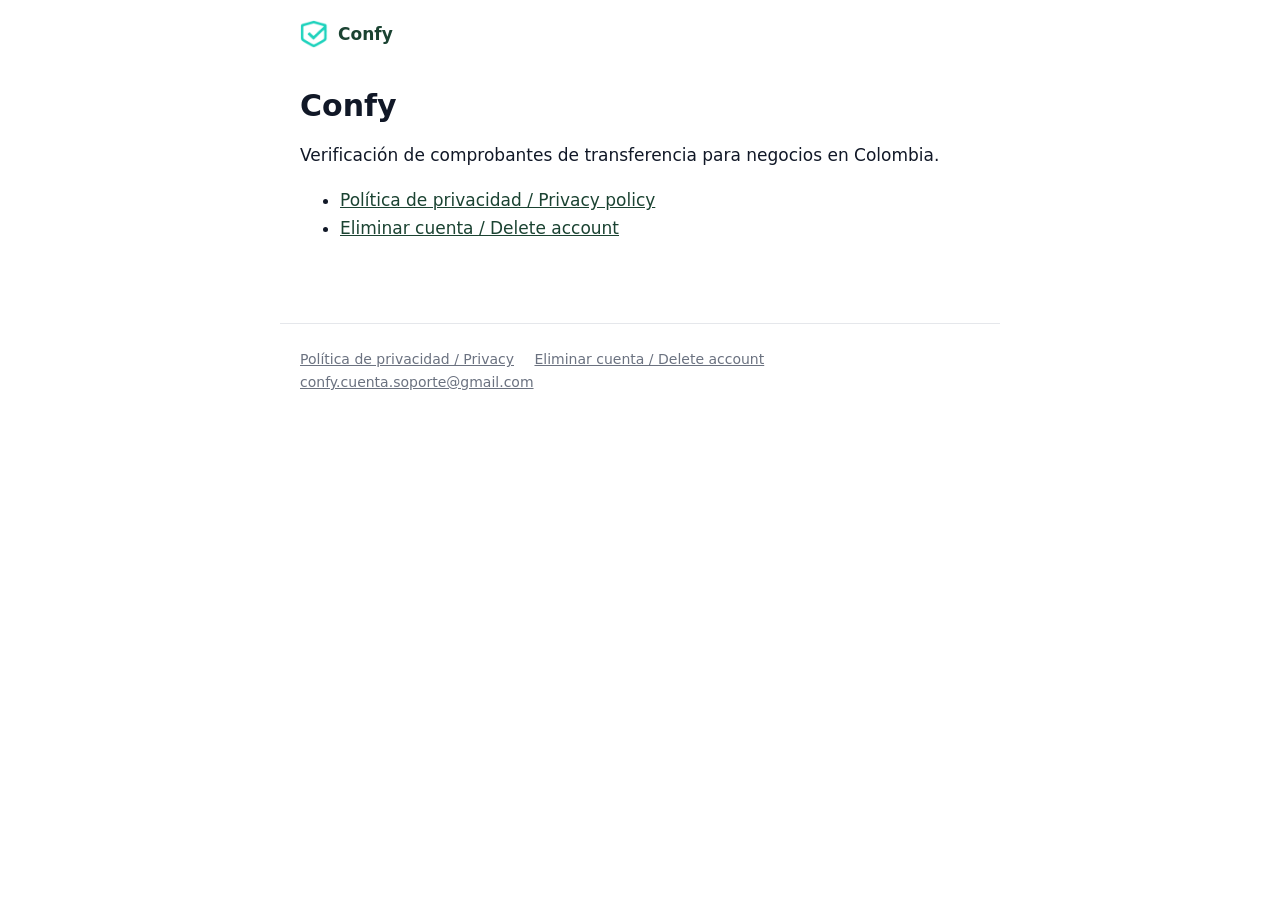
==== index.html @ 29929f86 "Páginas legales de Confy para appconfy.com (política, eliminar cuenta, correo confirmado) Co-Authore" ====
<!doctype html>
<html lang="es">
<head>
<meta charset="utf-8">
<meta name="viewport" content="width=device-width, initial-scale=1">
<title>Confy</title>
<link rel="icon" href="shield-64.png">
<style>
:root{--text:#111827;--muted:#6B7280;--line:#E5E7EB;--accent:#1B4332}
*{box-sizing:border-box}
body{margin:0;background:#fff;color:var(--text);font:17px/1.65 system-ui,-apple-system,"Segoe UI",Roboto,sans-serif}
main{max-width:720px;margin:0 auto;padding:40px 20px 64px}
header{max-width:720px;margin:0 auto;padding:20px 20px 0;display:flex;align-items:center;gap:10px}
header a{display:flex;align-items:center;gap:10px;color:var(--accent);font-weight:700;text-decoration:none}
header img{width:28px;height:28px}
h1{font-size:30px;line-height:1.2;margin:0 0 6px}
h2{font-size:20px;margin:32px 0 6px}
a{color:var(--accent)}
.meta{color:var(--muted);margin:0 0 24px}
.lang{color:var(--muted);font-size:15px}
hr{border:0;border-top:1px solid var(--line);margin:48px 0}
footer{max-width:720px;margin:0 auto;padding:24px 20px 40px;border-top:1px solid var(--line);color:var(--muted);font-size:14px}
footer a{color:var(--muted);margin-right:16px}
</style>
</head>
<body>
<header><a href=""><img src="shield-64.png" alt="">Confy</a></header>
<main>
<h1>Confy</h1>
<p>Verificación de comprobantes de transferencia para negocios en Colombia.</p>
<ul>
<li><a href="privacidad/">Política de privacidad / Privacy policy</a></li>
<li><a href="eliminar-cuenta/">Eliminar cuenta / Delete account</a></li>
</ul>
</main>
<footer>
<a href="privacidad/">Política de privacidad / Privacy</a>
<a href="eliminar-cuenta/">Eliminar cuenta / Delete account</a>
<a href="mailto:confy.cuenta.soporte@gmail.com">confy.cuenta.soporte@gmail.com</a>
</footer>
</body>
</html>
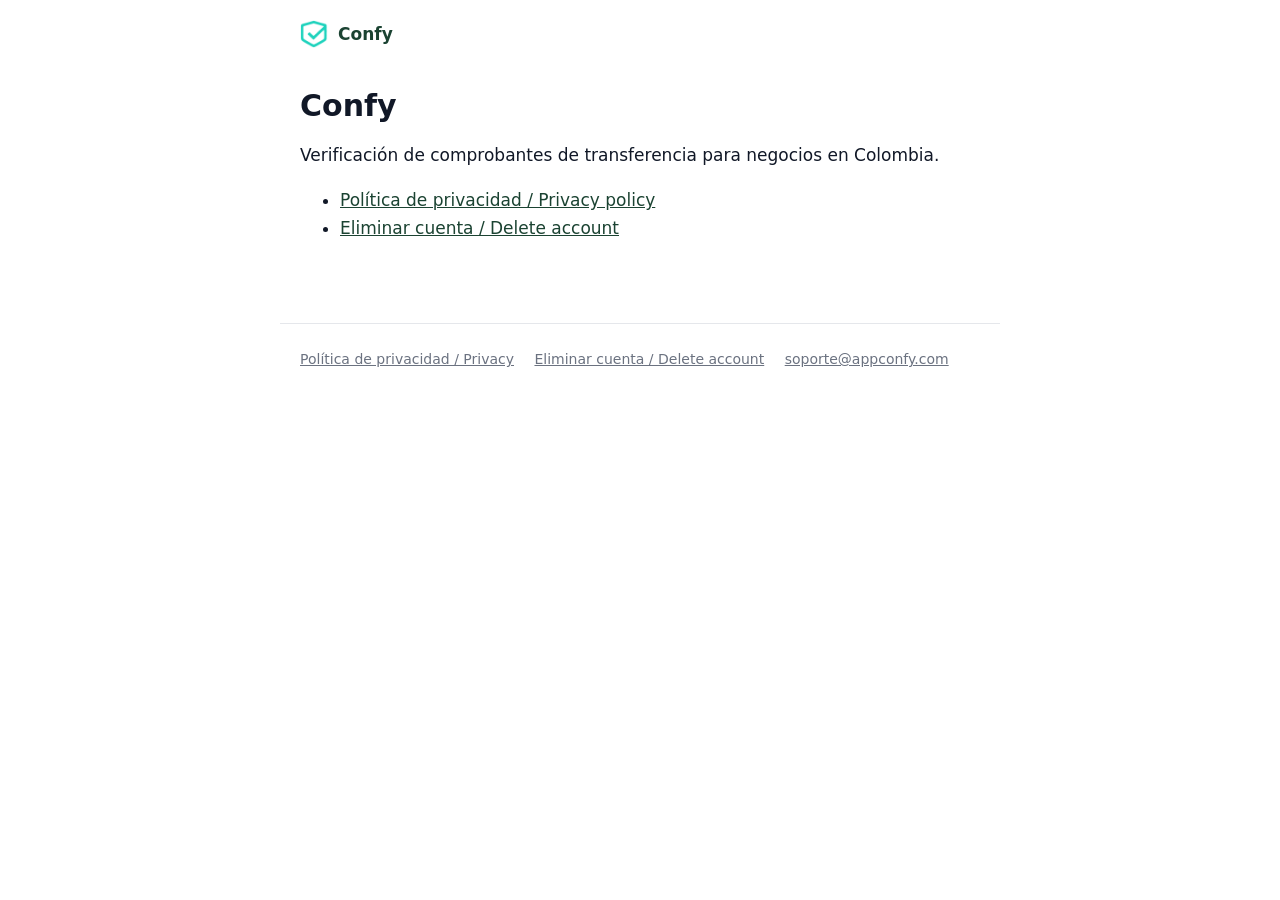
==== commit 5a6eaa20: "contacto: soporte@appconfy.com en las páginas legales (política y eliminar cuenta, ES y EN) Co-Autho" ====
--- a/index.html
+++ b/index.html
@@ -36,7 +36,7 @@
 <footer>
 <a href="privacidad/">Política de privacidad / Privacy</a>
 <a href="eliminar-cuenta/">Eliminar cuenta / Delete account</a>
-<a href="mailto:confy.cuenta.soporte@gmail.com">confy.cuenta.soporte@gmail.com</a>
+<a href="mailto:soporte@appconfy.com">soporte@appconfy.com</a>
 </footer>
 </body>
 </html>
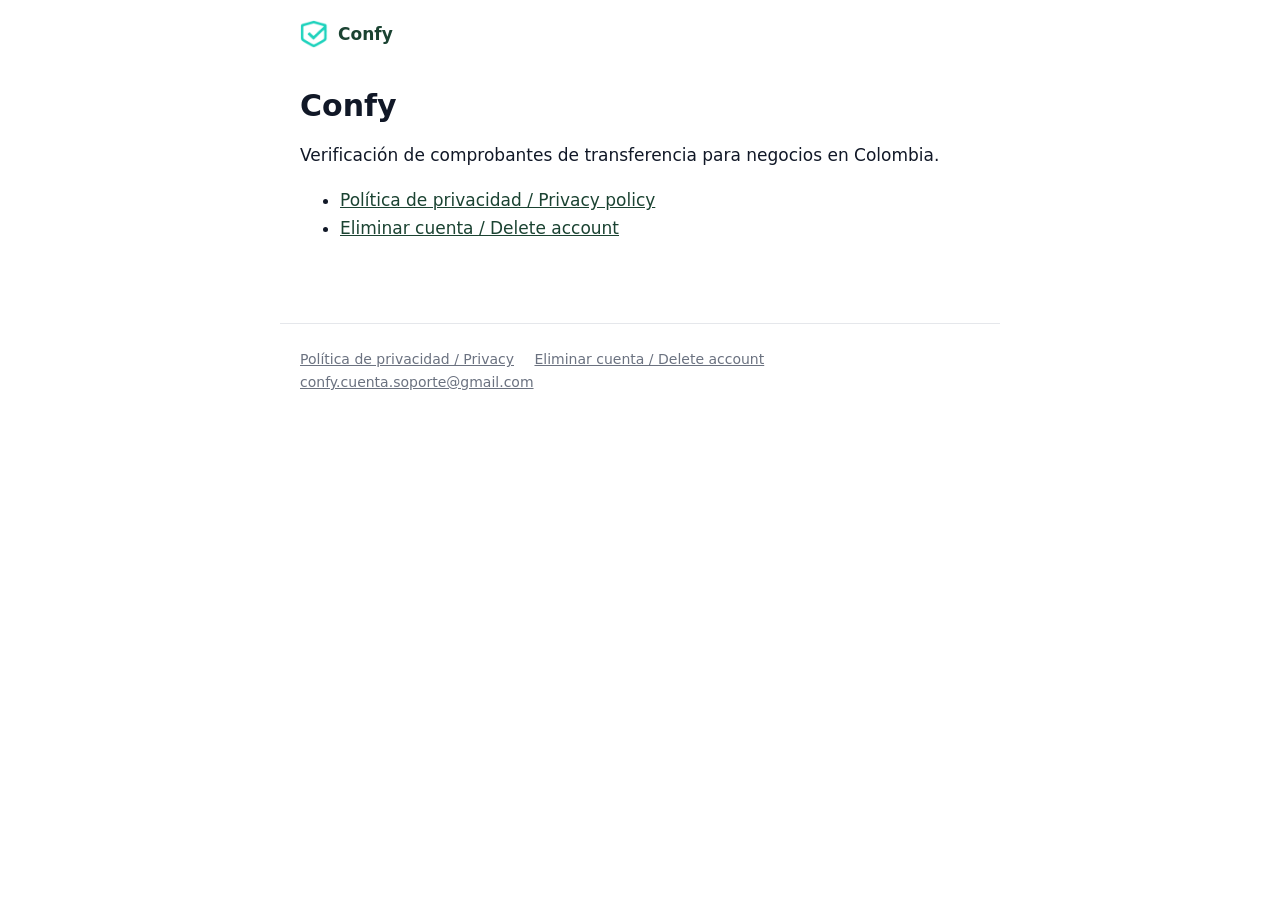
==== commit bb26df63: "Revert "contacto: soporte@appconfy.com en las páginas legales (política y eliminar cuenta, ES y EN)"" ====
--- a/index.html
+++ b/index.html
@@ -36,7 +36,7 @@
 <footer>
 <a href="privacidad/">Política de privacidad / Privacy</a>
 <a href="eliminar-cuenta/">Eliminar cuenta / Delete account</a>
-<a href="mailto:soporte@appconfy.com">soporte@appconfy.com</a>
+<a href="mailto:confy.cuenta.soporte@gmail.com">confy.cuenta.soporte@gmail.com</a>
 </footer>
 </body>
 </html>
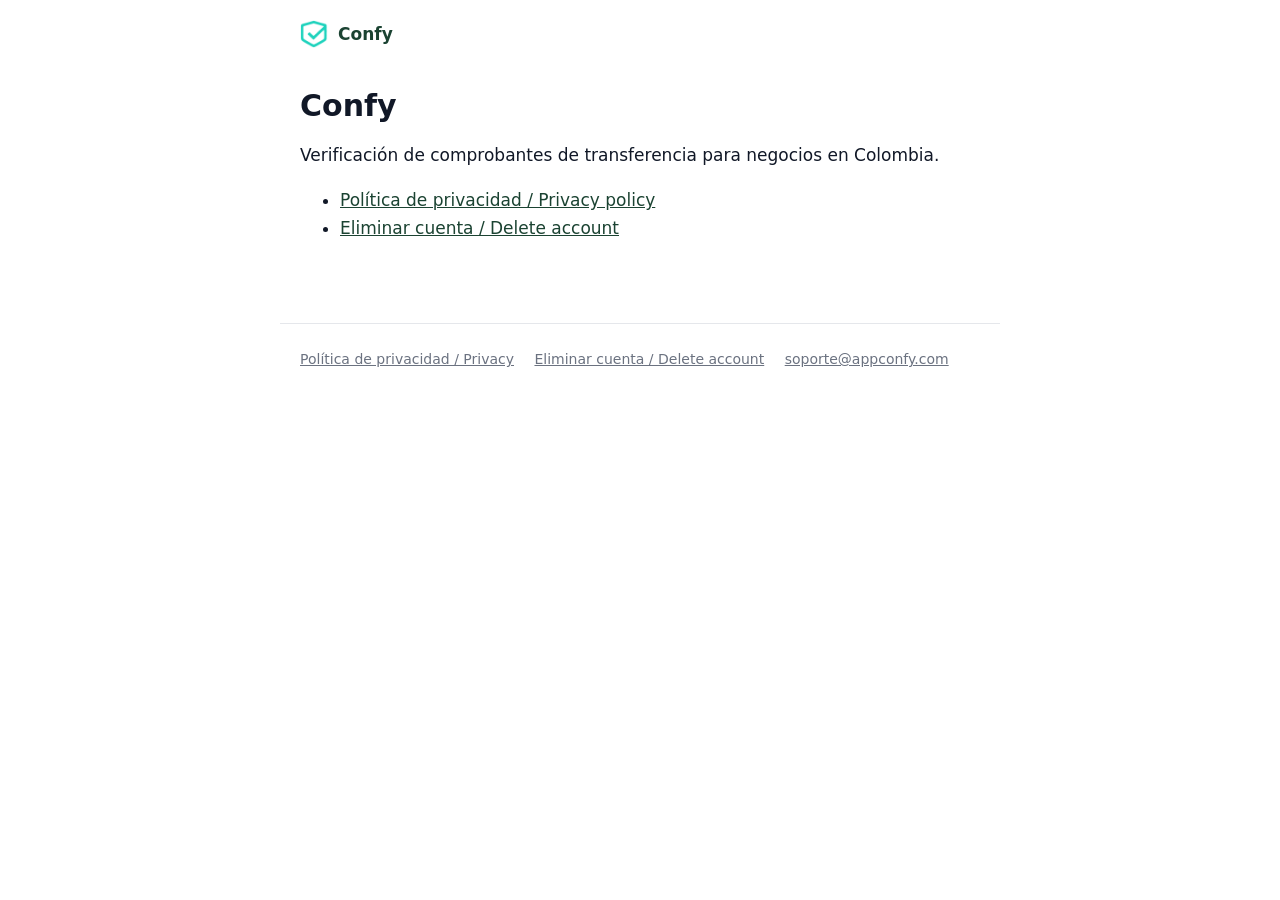
==== commit f749bcb0: "Reapply "contacto: soporte@appconfy.com en las páginas legales (política y eliminar cuenta, ES y EN)" ====
--- a/index.html
+++ b/index.html
@@ -36,7 +36,7 @@
 <footer>
 <a href="privacidad/">Política de privacidad / Privacy</a>
 <a href="eliminar-cuenta/">Eliminar cuenta / Delete account</a>
-<a href="mailto:confy.cuenta.soporte@gmail.com">confy.cuenta.soporte@gmail.com</a>
+<a href="mailto:soporte@appconfy.com">soporte@appconfy.com</a>
 </footer>
 </body>
 </html>
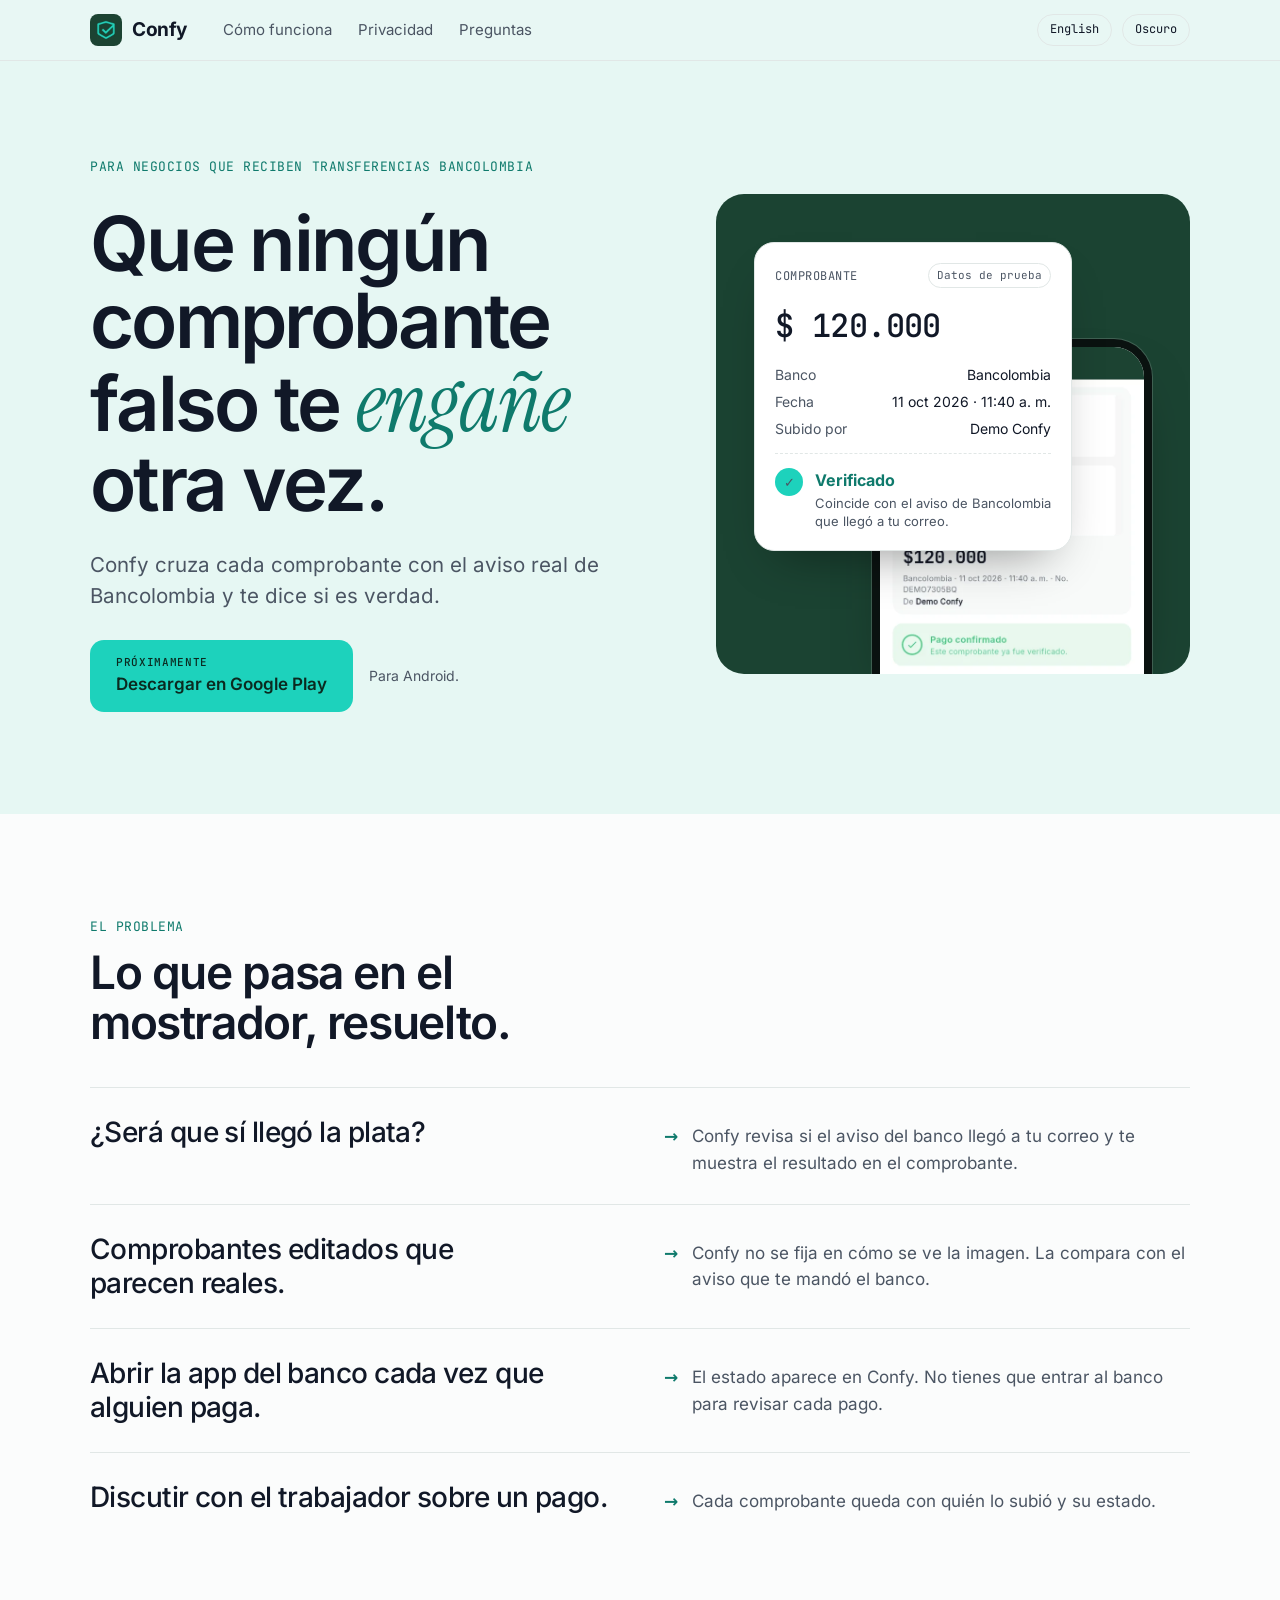
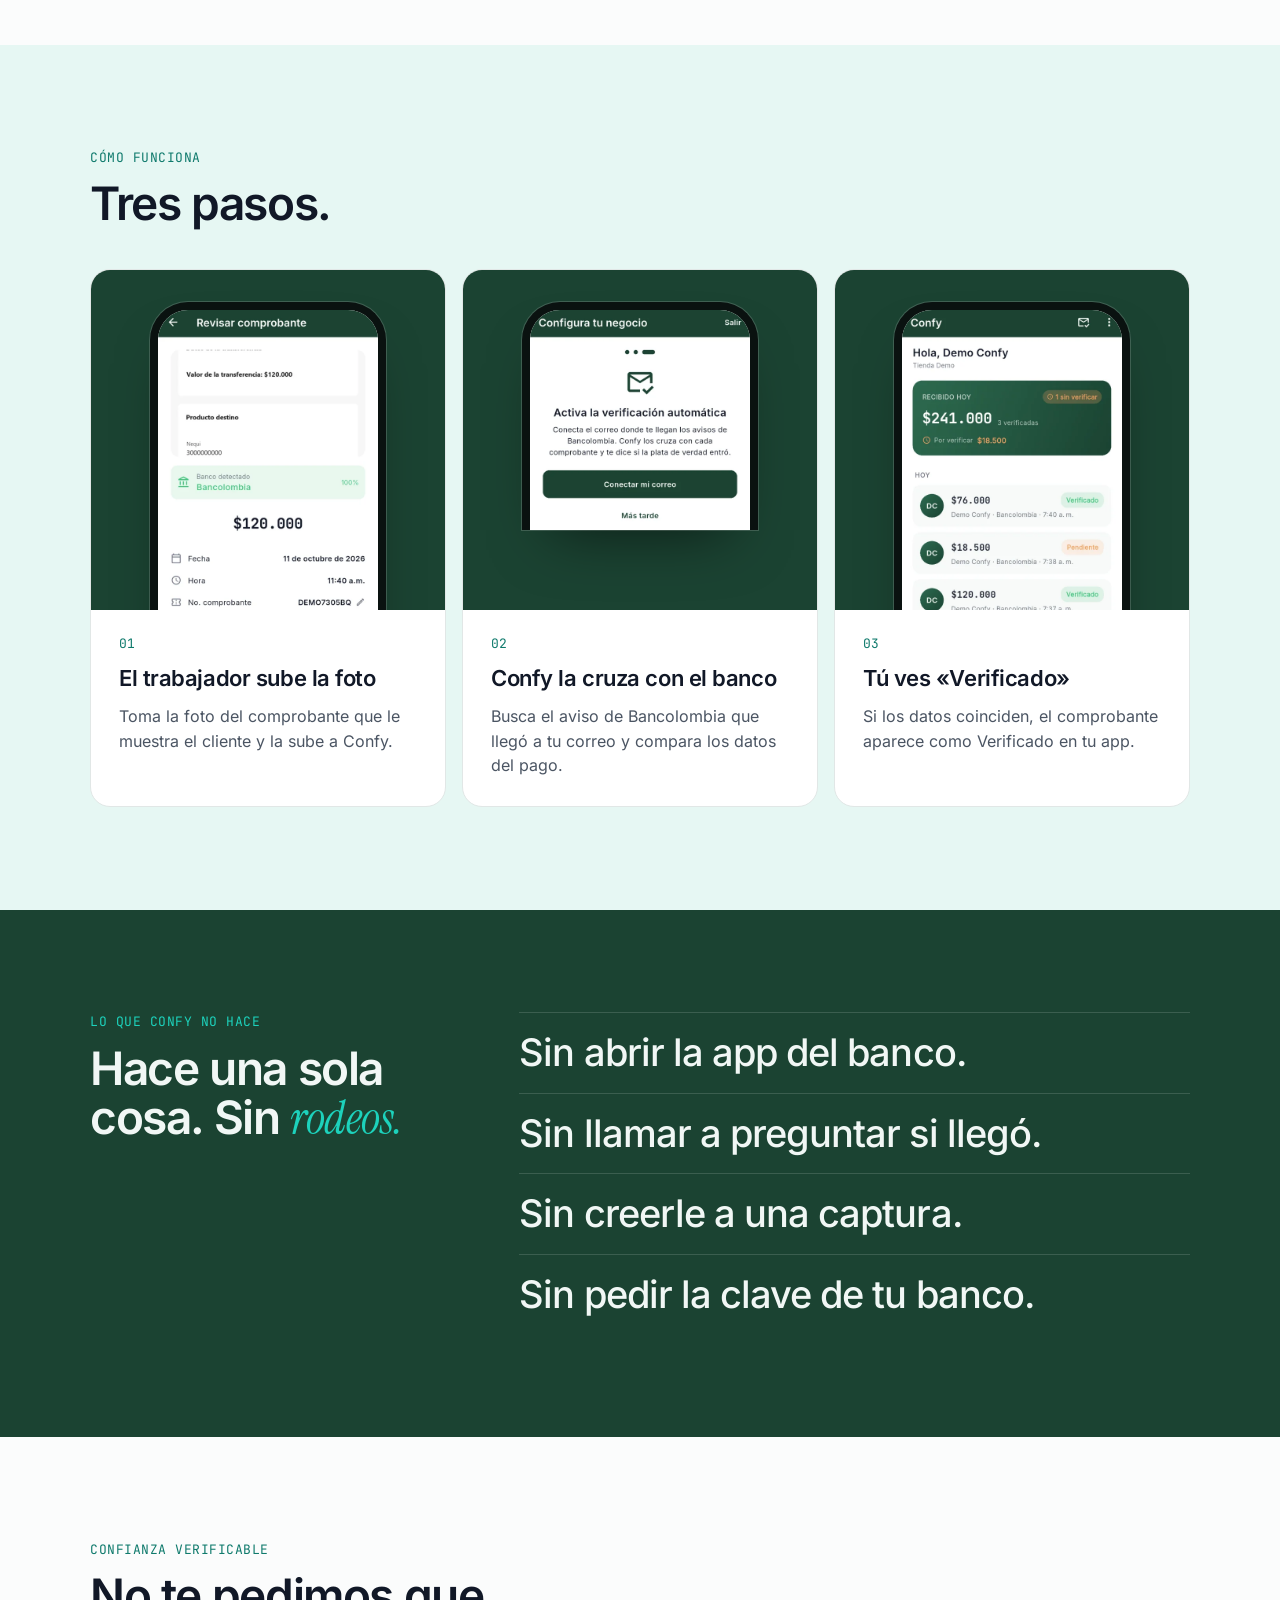
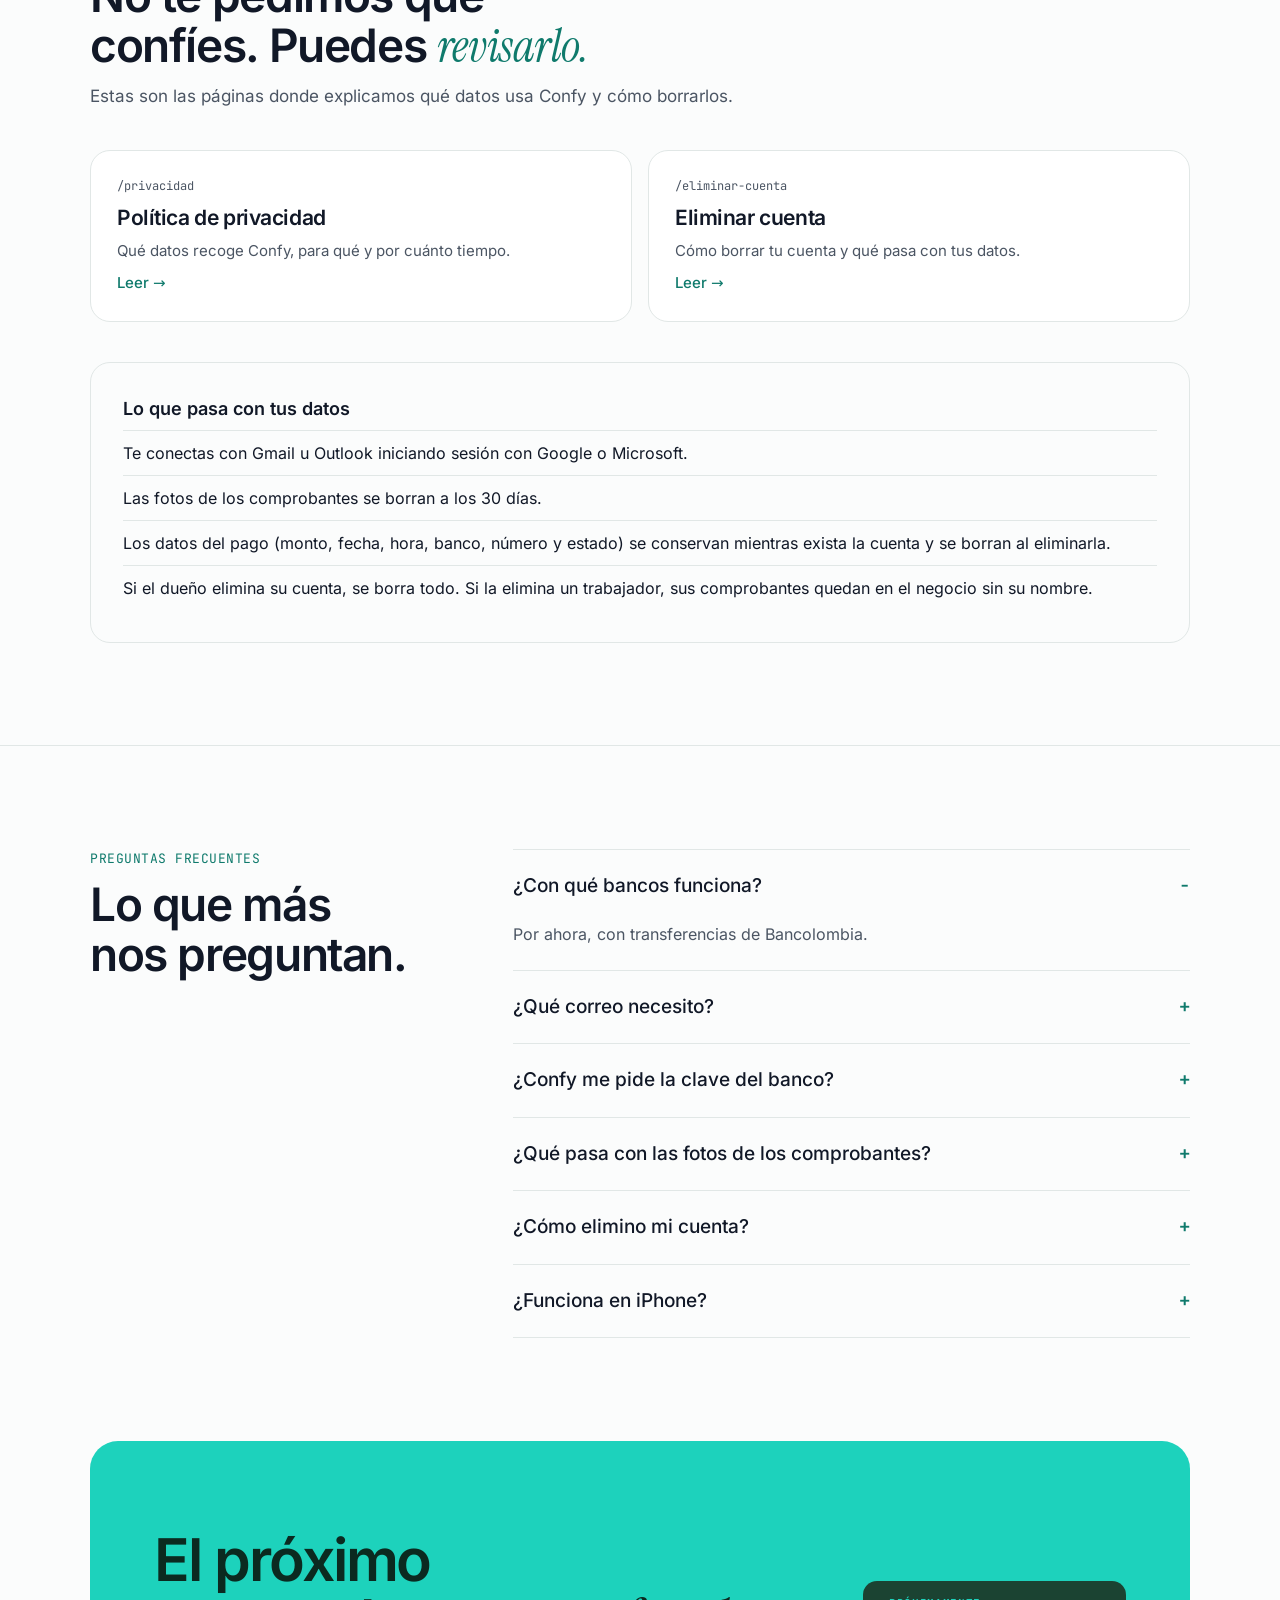
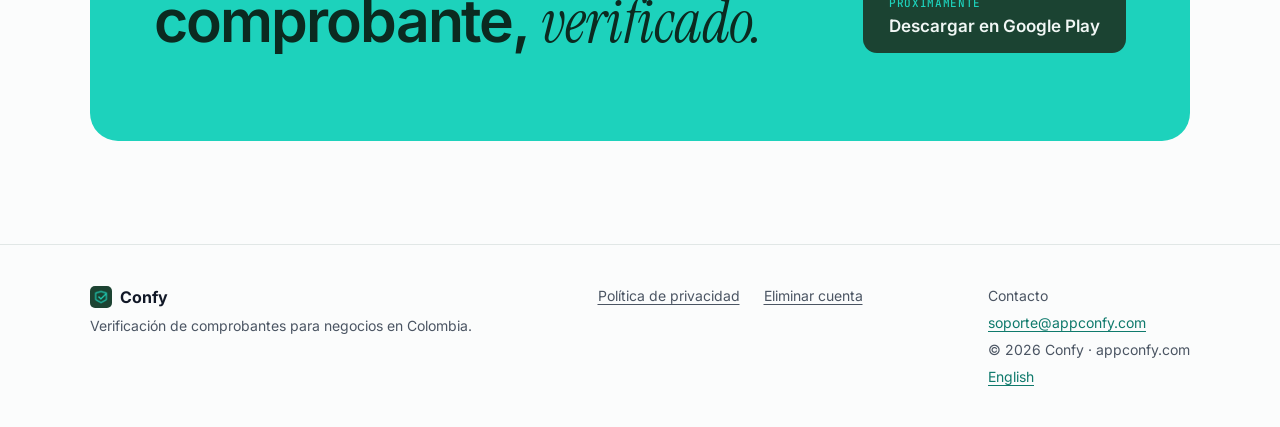
==== commit c12f5444: "web: home y páginas legales con el diseño de Design (sin publicar) - Home ES/EN de Design; afirmacio" ====
--- a/index.html
+++ b/index.html
@@ -1,42 +1,174 @@
 <!doctype html>
 <html lang="es">
 <head>
-<meta charset="utf-8">
-<meta name="viewport" content="width=device-width, initial-scale=1">
-<title>Confy</title>
-<link rel="icon" href="shield-64.png">
-<style>
-:root{--text:#111827;--muted:#6B7280;--line:#E5E7EB;--accent:#1B4332}
-*{box-sizing:border-box}
-body{margin:0;background:#fff;color:var(--text);font:17px/1.65 system-ui,-apple-system,"Segoe UI",Roboto,sans-serif}
-main{max-width:720px;margin:0 auto;padding:40px 20px 64px}
-header{max-width:720px;margin:0 auto;padding:20px 20px 0;display:flex;align-items:center;gap:10px}
-header a{display:flex;align-items:center;gap:10px;color:var(--accent);font-weight:700;text-decoration:none}
-header img{width:28px;height:28px}
-h1{font-size:30px;line-height:1.2;margin:0 0 6px}
-h2{font-size:20px;margin:32px 0 6px}
-a{color:var(--accent)}
-.meta{color:var(--muted);margin:0 0 24px}
-.lang{color:var(--muted);font-size:15px}
-hr{border:0;border-top:1px solid var(--line);margin:48px 0}
-footer{max-width:720px;margin:0 auto;padding:24px 20px 40px;border-top:1px solid var(--line);color:var(--muted);font-size:14px}
-footer a{color:var(--muted);margin-right:16px}
-</style>
+  <meta charset="utf-8">
+  <meta name="viewport" content="width=device-width, initial-scale=1">
+  <title>Confy · Verifica comprobantes de Bancolombia</title>
+  <meta name="description" content="Confy cruza cada comprobante de transferencia con el aviso real de Bancolombia y te dice si es verdad.">
+  <link rel="canonical" href="https://appconfy.com/">
+  <link rel="alternate" hreflang="es" href="https://appconfy.com/">
+  <link rel="alternate" hreflang="en" href="https://appconfy.com/en/">
+  <link rel="alternate" hreflang="x-default" href="https://appconfy.com/">
+  <meta property="og:title" content="Confy · Verifica comprobantes de Bancolombia">
+  <meta property="og:description" content="Confy cruza cada comprobante de transferencia con el aviso real de Bancolombia y te dice si es verdad.">
+  <meta property="og:url" content="https://appconfy.com/">
+  <meta property="og:locale" content="es_CO">
+  <meta name="theme-color" content="#1B4332">
+  <link rel="icon" type="image/png" sizes="32x32" href="assets/favicon-32.png">
+  <link rel="apple-touch-icon" href="assets/apple-touch-icon.png">
+  <link rel="preload" href="fonts/inter-latin.woff2" as="font" type="font/woff2" crossorigin>
+  <link rel="stylesheet" href="styles.css">
+  <script src="theme.js"></script>
 </head>
 <body>
-<header><a href=""><img src="shield-64.png" alt="">Confy</a></header>
-<main>
-<h1>Confy</h1>
-<p>Verificación de comprobantes de transferencia para negocios en Colombia.</p>
-<ul>
-<li><a href="privacidad/">Política de privacidad / Privacy policy</a></li>
-<li><a href="eliminar-cuenta/">Eliminar cuenta / Delete account</a></li>
-</ul>
-</main>
-<footer>
-<a href="privacidad/">Política de privacidad / Privacy</a>
-<a href="eliminar-cuenta/">Eliminar cuenta / Delete account</a>
-<a href="mailto:soporte@appconfy.com">soporte@appconfy.com</a>
-</footer>
+  <a class="skip" href="#contenido">Saltar al contenido</a>
+  <header class="site-header">
+    <div class="wrap header-row">
+      <a class="brand" href=""><img src="assets/confy-icono.webp" alt="" width="32" height="32"><span>Confy</span></a>
+      <nav class="main-nav" aria-label="Principal">
+        <a href="#como-funciona">Cómo funciona</a>
+        <a href="#confianza">Privacidad</a>
+        <a href="#preguntas">Preguntas</a>
+      </nav>
+      <div class="header-tools">
+        <a class="lang-link" href="en/" hreflang="en" lang="en">English</a>
+        <button class="theme-toggle" type="button" aria-label="Cambiar entre modo claro y oscuro"><span class="solo-claro">Oscuro</span><span class="solo-oscuro">Claro</span></button>
+      </div>
+    </div>
+  </header>
+  <main id="contenido">
+    <section class="hero">
+      <div class="wrap hero-grid">
+        <div class="hero-copy">
+          <p class="eyebrow">Para negocios que reciben transferencias Bancolombia</p>
+          <h1>Que ningún comprobante falso te <em>engañe</em> otra vez.</h1>
+          <p class="lead">Confy cruza cada comprobante con el aviso real de Bancolombia y te dice si es verdad.</p>
+          <div class="cta-row">
+        <!-- PLAY: cuando exista la ficha, añade href="ENLACE_DE_GOOGLE_PLAY", cambia "Próximamente" por "Disponible en" y quita aria-disabled -->
+        <a class="btn-play" aria-disabled="true"><span class="btn-kicker">Próximamente</span><span>Descargar en Google Play</span></a>
+            <span class="platform">Para Android.</span>
+          </div>
+        </div>
+        <div class="hero-demo">
+          <div class="demo-card">
+            <div class="demo-top"><span class="mono-label">Comprobante</span><span class="chip">Datos de prueba</span></div>
+            <div class="demo-amount">$ 120.000</div>
+            <dl class="demo-rows">
+              <dt>Banco</dt><dd>Bancolombia</dd>
+              <dt>Fecha</dt><dd>11 oct 2026 · 11:40 a. m.</dd>
+              <dt>Subido por</dt><dd>Demo Confy</dd>
+            </dl>
+            <div class="demo-status"><span class="check" aria-hidden="true">✓</span><div><strong>Verificado</strong><span>Coincide con el aviso de Bancolombia que llegó a tu correo.</span></div></div>
+          </div>
+          <div class="phone phone-hero"><img src="assets/hero-detalle-verificado.webp" alt="Pantalla de Confy con un comprobante de $120.000 de Bancolombia marcado como pago confirmado" width="560" height="695"></div>
+        </div>
+      </div>
+    </section>
+
+    <section class="section">
+      <div class="wrap stack">
+        <div class="section-head"><p class="eyebrow">El problema</p><h2>Lo que pasa en el mostrador, resuelto.</h2></div>
+        <div class="pains">
+          <div class="pain"><p class="pain-q">¿Será que sí llegó la plata?</p><p class="pain-a"><span aria-hidden="true">→</span><span>Confy revisa si el aviso del banco llegó a tu correo y te muestra el resultado en el comprobante.</span></p></div>
+          <div class="pain"><p class="pain-q">Comprobantes editados que parecen reales.</p><p class="pain-a"><span aria-hidden="true">→</span><span>Confy no se fija en cómo se ve la imagen. La compara con el aviso que te mandó el banco.</span></p></div>
+          <div class="pain"><p class="pain-q">Abrir la app del banco cada vez que alguien paga.</p><p class="pain-a"><span aria-hidden="true">→</span><span>El estado aparece en Confy. No tienes que entrar al banco para revisar cada pago.</span></p></div>
+          <div class="pain"><p class="pain-q">Discutir con el trabajador sobre un pago.</p><p class="pain-a"><span aria-hidden="true">→</span><span>Cada comprobante queda con quién lo subió y su estado.</span></p></div>
+        </div>
+      </div>
+    </section>
+
+    <section class="section section-soft" id="como-funciona">
+      <div class="wrap stack">
+        <div class="section-head"><p class="eyebrow">Cómo funciona</p><h2>Tres pasos.</h2></div>
+        <ol class="steps">
+          <li class="step">
+            <div class="step-screen"><div class="phone"><img src="assets/paso-1-revisar-comprobante.webp" alt="Pantalla de Confy «Revisar comprobante» con un pago de $120.000 de Bancolombia" width="560" height="964" loading="lazy"></div></div>
+            <div class="step-text"><span class="step-n">01</span><h3>El trabajador sube la foto</h3><p>Toma la foto del comprobante que le muestra el cliente y la sube a Confy.</p></div>
+          </li>
+          <li class="step">
+            <div class="step-screen"><div class="phone"><img src="assets/paso-2-conectar-correo.webp" alt="Pantalla de Confy para conectar el correo donde llegan los avisos de Bancolombia" width="560" height="560" loading="lazy"></div></div>
+            <div class="step-text"><span class="step-n">02</span><h3>Confy la cruza con el banco</h3><p>Busca el aviso de Bancolombia que llegó a tu correo y compara los datos del pago.</p></div>
+          </li>
+          <li class="step">
+            <div class="step-screen"><div class="phone"><img src="assets/paso-3-inicio-verificados.webp" alt="Inicio de Confy con la lista de comprobantes del día marcados como Verificado" width="560" height="928" loading="lazy"></div></div>
+            <div class="step-text"><span class="step-n">03</span><h3>Tú ves «Verificado»</h3><p>Si los datos coinciden, el comprobante aparece como Verificado en tu app.</p></div>
+          </li>
+        </ol>
+      </div>
+    </section>
+
+    <section class="section section-band">
+      <div class="wrap split">
+        <div class="section-head"><p class="eyebrow">Lo que Confy no hace</p><h2>Hace una sola cosa. Sin <em>rodeos.</em></h2></div>
+        <ul class="not-list">
+          <li><span>Sin abrir la app del banco.</span></li>
+          <li><span>Sin llamar a preguntar si llegó.</span></li>
+          <li><span>Sin creerle a una captura.</span></li>
+          <li><span>Sin pedir la clave de tu banco.</span></li>
+        </ul>
+      </div>
+    </section>
+
+    <section class="section" id="confianza">
+      <div class="wrap stack">
+        <div class="section-head"><p class="eyebrow">Confianza verificable</p><h2>No te pedimos que confíes. Puedes <em>revisarlo.</em></h2><p class="sub">Estas son las páginas donde explicamos qué datos usa Confy y cómo borrarlos.</p></div>
+        <div class="doc-cards">
+          <a class="doc-card" href="privacidad/"><span class="doc-path">/privacidad</span><span class="doc-title">Política de privacidad</span><span class="doc-text">Qué datos recoge Confy, para qué y por cuánto tiempo.</span><span class="doc-read">Leer →</span></a>
+          <a class="doc-card" href="eliminar-cuenta/"><span class="doc-path">/eliminar-cuenta</span><span class="doc-title">Eliminar cuenta</span><span class="doc-text">Cómo borrar tu cuenta y qué pasa con tus datos.</span><span class="doc-read">Leer →</span></a>
+        </div>
+        <div class="data-box">
+          <h3>Lo que pasa con tus datos</h3>
+          <ul>
+            <li><span>Te conectas con Gmail u Outlook iniciando sesión con Google o Microsoft.</span></li>
+            <li><span>Las fotos de los comprobantes se borran a los 30 días.</span></li>
+            <li><span>Los datos del pago (monto, fecha, hora, banco, número y estado) se conservan mientras exista la cuenta y se borran al eliminarla.</span></li>
+            <li><span>Si el dueño elimina su cuenta, se borra todo. Si la elimina un trabajador, sus comprobantes quedan en el negocio sin su nombre.</span></li>
+          </ul>
+        </div>
+      </div>
+    </section>
+
+    <section class="section section-line" id="preguntas">
+      <div class="wrap split">
+        <div class="section-head"><p class="eyebrow">Preguntas frecuentes</p><h2>Lo que más nos preguntan.</h2></div>
+        <div class="faq">
+          <details open><summary>¿Con qué bancos funciona?</summary><div class="faq-a"><p>Por ahora, con transferencias de Bancolombia.</p></div></details>
+          <details><summary>¿Qué correo necesito?</summary><div class="faq-a"><p>Gmail u Outlook. Te conectas iniciando sesión con tu cuenta de Google o de Microsoft.</p></div></details>
+          <details><summary>¿Confy me pide la clave del banco?</summary><div class="faq-a"><p>No. Confy no pide la clave de tu banco.</p></div></details>
+          <details><summary>¿Qué pasa con las fotos de los comprobantes?</summary><div class="faq-a"><p>Se borran a los 30 días. Los datos del pago se conservan mientras exista la cuenta y se borran al eliminarla.</p></div></details>
+          <details><summary>¿Cómo elimino mi cuenta?</summary><div class="faq-a"><p>En la página Eliminar cuenta explicamos cómo. Si eres el dueño, se borra todo; si eres trabajador, tus comprobantes quedan en el negocio sin tu nombre.</p></div></details>
+          <details><summary>¿Funciona en iPhone?</summary><div class="faq-a"><p>Por ahora, Confy es solo para Android.</p></div></details>
+        </div>
+      </div>
+    </section>
+
+    <section class="closing">
+      <div class="wrap">
+        <div class="closing-box">
+          <h2>El próximo comprobante, <em>verificado.</em></h2>
+        <!-- PLAY: cuando exista la ficha, añade href="ENLACE_DE_GOOGLE_PLAY", cambia "Próximamente" por "Disponible en" y quita aria-disabled -->
+        <a class="btn-play btn-play-dark" aria-disabled="true"><span class="btn-kicker">Próximamente</span><span>Descargar en Google Play</span></a>
+        </div>
+      </div>
+    </section>
+  </main>
+  <footer class="site-footer">
+    <div class="wrap footer-row">
+      <div class="footer-brand">
+        <span class="brand-sm"><img src="assets/confy-icono.webp" alt="" width="22" height="22">Confy</span>
+        <span>Verificación de comprobantes para negocios en Colombia.</span>
+      </div>
+      <nav class="footer-legal" aria-label="Legal">
+          <a href="privacidad/">Política de privacidad</a>
+          <a href="eliminar-cuenta/">Eliminar cuenta</a>
+      </nav>
+      <div class="footer-contact">
+        <span>Contacto</span>
+        <a href="mailto:soporte@appconfy.com">soporte@appconfy.com</a>
+        <span>© 2026 Confy · appconfy.com</span>
+        <a class="lang-link-foot" href="en/" hreflang="en" lang="en">English</a>
+      </div>
+    </div>
+  </footer>
 </body>
 </html>
--- a/styles.css
+++ b/styles.css
@@ -0,0 +1,200 @@
+/* Confy · styles.css */
+@font-face{font-family:"Instrument Serif";font-style:italic;font-weight:400;font-display:swap;src:url("fonts/instrument-serif-italic-latin-ext.woff2") format("woff2");unicode-range:U+0100-02BA, U+02BD-02C5, U+02C7-02CC, U+02CE-02D7, U+02DD-02FF, U+0304, U+0308, U+0329, U+1D00-1DBF, U+1E00-1E9F, U+1EF2-1EFF, U+2020, U+20A0-20AB, U+20AD-20C4, U+2113, U+2C60-2C7F, U+A720-A7FF;}
+@font-face{font-family:"Instrument Serif";font-style:italic;font-weight:400;font-display:swap;src:url("fonts/instrument-serif-italic-latin.woff2") format("woff2");unicode-range:U+0000-00FF, U+0131, U+0152-0153, U+02BB-02BC, U+02C6, U+02DA, U+02DC, U+0304, U+0308, U+0329, U+2000-206F, U+20AC, U+2122, U+2191, U+2193, U+2212, U+2215, U+FEFF, U+FFFD;}
+@font-face{font-family:"Inter";font-style:normal;font-weight:400 700;font-display:swap;src:url("fonts/inter-latin-ext.woff2") format("woff2");unicode-range:U+0100-02BA, U+02BD-02C5, U+02C7-02CC, U+02CE-02D7, U+02DD-02FF, U+0304, U+0308, U+0329, U+1D00-1DBF, U+1E00-1E9F, U+1EF2-1EFF, U+2020, U+20A0-20AB, U+20AD-20C4, U+2113, U+2C60-2C7F, U+A720-A7FF;}
+@font-face{font-family:"Inter";font-style:normal;font-weight:400 700;font-display:swap;src:url("fonts/inter-latin.woff2") format("woff2");unicode-range:U+0000-00FF, U+0131, U+0152-0153, U+02BB-02BC, U+02C6, U+02DA, U+02DC, U+0304, U+0308, U+0329, U+2000-206F, U+20AC, U+2122, U+2191, U+2193, U+2212, U+2215, U+FEFF, U+FFFD;}
+@font-face{font-family:"JetBrains Mono";font-style:normal;font-weight:400 500;font-display:swap;src:url("fonts/jetbrains-mono-latin-ext.woff2") format("woff2");unicode-range:U+0100-02BA, U+02BD-02C5, U+02C7-02CC, U+02CE-02D7, U+02DD-02FF, U+0304, U+0308, U+0329, U+1D00-1DBF, U+1E00-1E9F, U+1EF2-1EFF, U+2020, U+20A0-20AB, U+20AD-20C4, U+2113, U+2C60-2C7F, U+A720-A7FF;}
+@font-face{font-family:"JetBrains Mono";font-style:normal;font-weight:400 500;font-display:swap;src:url("fonts/jetbrains-mono-latin.woff2") format("woff2");unicode-range:U+0000-00FF, U+0131, U+0152-0153, U+02BB-02BC, U+02C6, U+02DA, U+02DC, U+0304, U+0308, U+0329, U+2000-206F, U+20AC, U+2122, U+2191, U+2193, U+2212, U+2215, U+FEFF, U+FFFD;}
+
+:root{
+  --brand:#1DD2BC;          /* turquesa del ícono */
+  --brand-ink:#0f7a6c;      /* turquesa oscuro para texto/enlaces sobre claro */
+  --brand-soft:#e6f7f3;     /* fondo verde claro */
+  --forest:#1B4332;         /* verde bosque de la app */
+  --bg:#fbfcfc; --surface:#ffffff; --ink:#111827; --muted:#4b5563; --line:#e1e7e6;
+  --band:#1B4332; --band-ink:#f1f7f5; --band-line:rgba(255,255,255,.14);
+  --pending:#8a5a00; --pending-bg:#fdf1d8;
+  --f-sans:"Inter",system-ui,-apple-system,"Segoe UI",sans-serif;
+  --f-serif:"Instrument Serif",Georgia,serif;
+  --f-mono:"JetBrains Mono",ui-monospace,Menlo,monospace;
+  --pad:clamp(20px,5vw,40px); --sec:clamp(56px,8vw,104px);
+  color-scheme:light;
+}
+@media (prefers-color-scheme:dark){ :root:not([data-theme="light"]){--brand-ink:#5fe3d1;--brand-soft:#16302a;--bg:#101a1e;--surface:#172429;--ink:#eef4f3;--muted:#a9b8b9;--line:#2a3a3f;--band:#0b1f17;--pending:#f2c27a;--pending-bg:#3a2e1c;color-scheme:dark;} }
+:root[data-theme="dark"]{--brand-ink:#5fe3d1;--brand-soft:#16302a;--bg:#101a1e;--surface:#172429;--ink:#eef4f3;--muted:#a9b8b9;--line:#2a3a3f;--band:#0b1f17;--pending:#f2c27a;--pending-bg:#3a2e1c;color-scheme:dark;}
+
+*{box-sizing:border-box}
+html{scroll-behavior:smooth;-webkit-text-size-adjust:100%}
+body{margin:0;background:var(--bg);color:var(--ink);font-family:var(--f-sans);font-size:16px;line-height:1.5;-webkit-font-smoothing:antialiased}
+img{max-width:100%;display:block}
+a{color:var(--brand-ink);text-decoration:underline;text-underline-offset:3px}
+a:hover{color:var(--ink)}
+:focus-visible{outline:2px solid var(--brand);outline-offset:3px;border-radius:4px}
+h1,h2,h3{margin:0;text-wrap:balance}
+p{margin:0;text-wrap:pretty}
+em{font-family:var(--f-serif);font-style:italic;font-weight:400;color:var(--brand-ink);letter-spacing:-.01em}
+.wrap{max-width:1180px;margin:0 auto;padding-left:var(--pad);padding-right:var(--pad)}
+.skip{position:absolute;left:-9999px;top:8px;background:var(--ink);color:var(--bg);padding:8px 14px;border-radius:8px;z-index:50}
+.skip:focus{left:8px}
+
+/* Etiquetas "Por confirmar": quita la clase "mostrar-pendientes" del <body> para ocultarlas todas */
+.pendiente{display:none}
+.mostrar-pendientes .pendiente{display:inline-block;font-family:var(--f-mono);font-size:11px;letter-spacing:.05em;text-transform:uppercase;color:var(--pending);background:var(--pending-bg);border-radius:6px;padding:3px 7px;line-height:1.4;white-space:nowrap}
+
+/* Modo claro/oscuro: texto del botón */
+.solo-oscuro{display:none}
+:root[data-theme="dark"] .solo-claro{display:none}
+:root[data-theme="dark"] .solo-oscuro{display:inline}
+
+/* Encabezado */
+.site-header{position:sticky;top:0;z-index:20;background:color-mix(in srgb,var(--brand-soft) 90%,transparent);backdrop-filter:blur(10px);-webkit-backdrop-filter:blur(10px);border-bottom:1px solid var(--line)}
+.header-row{display:flex;align-items:center;gap:24px;padding-top:14px;padding-bottom:14px}
+.brand{display:flex;align-items:center;gap:10px;text-decoration:none;color:var(--ink);font-weight:700;font-size:19px;letter-spacing:-.02em}
+.brand img{width:32px;height:32px;border-radius:8px}
+.main-nav{display:flex;gap:26px;margin-left:12px;font-size:15px}
+.main-nav a{color:var(--muted);text-decoration:none}
+.main-nav a:hover{color:var(--ink)}
+.header-tools{margin-left:auto;display:flex;align-items:center;gap:10px}
+.lang-link,.theme-toggle{font-family:var(--f-mono);font-size:12px;border:1px solid var(--line);border-radius:999px;padding:7px 12px;color:var(--ink);text-decoration:none;background:transparent;cursor:pointer;line-height:1.3}
+.lang-link:hover,.theme-toggle:hover{border-color:var(--brand);color:var(--ink)}
+@media (max-width:760px){.main-nav{display:none}}
+
+.eyebrow,.mono-label{font-family:var(--f-mono);font-size:13px;letter-spacing:.04em;text-transform:uppercase;color:var(--brand-ink)}
+
+/* Hero */
+.hero{background:var(--brand-soft)}
+.hero-grid{display:flex;flex-wrap:wrap;gap:clamp(40px,6vw,72px);align-items:center;padding-top:clamp(48px,8vw,96px);padding-bottom:clamp(56px,8vw,104px)}
+.hero-copy{flex:1 1 440px;min-width:0;display:flex;flex-direction:column;gap:28px}
+.hero h1{font-weight:600;font-size:clamp(40px,6vw,76px);line-height:1.02;letter-spacing:-.035em}
+.hero h1 em{font-size:1.1em}
+.lead{font-size:clamp(18px,1.6vw,21px);line-height:1.5;color:var(--muted);max-width:30em}
+.cta-row{display:flex;flex-wrap:wrap;align-items:center;gap:16px}
+.platform{font-size:14px;color:var(--muted)}
+.btn-play{display:inline-flex;flex-direction:column;gap:2px;padding:14px 26px;border-radius:14px;background:var(--brand);color:#0b2a20;text-decoration:none;font-weight:600;font-size:17px}
+.btn-play[href]:hover{filter:brightness(.95);color:#0b2a20}
+.btn-play[aria-disabled="true"]{cursor:default}
+.btn-kicker{font-family:var(--f-mono);font-size:11px;font-weight:500;letter-spacing:.06em;text-transform:uppercase}
+.btn-play-dark{background:var(--forest);color:#f1f7f5}
+.btn-play-dark .btn-kicker{color:var(--brand)}
+.btn-play-dark[href]:hover{color:#fff}
+
+.hero-demo{flex:1 1 360px;min-width:0;position:relative;background:var(--band);border-radius:28px;overflow:hidden;padding:clamp(28px,4vw,48px) clamp(16px,3vw,40px) 0;min-height:480px;display:flex;justify-content:flex-end;align-items:flex-end}
+.phone{width:280px;max-width:100%;border:8px solid #0a1210;border-bottom:0;border-radius:38px 38px 0 0;background:#fff;overflow:hidden;box-shadow:0 0 0 1px rgba(255,255,255,.16),0 30px 60px -30px rgba(0,0,0,.6)}
+.phone img{width:100%;height:auto}
+.phone-hero{margin-top:80px}
+.demo-card{position:absolute;left:clamp(16px,3vw,40px);top:clamp(28px,4vw,48px);z-index:2;width:min(calc(100% - 32px),318px);background:var(--surface);color:var(--ink);border:1px solid var(--line);border-radius:20px;padding:20px;display:flex;flex-direction:column;gap:14px;box-shadow:0 24px 48px -24px rgba(0,0,0,.45)}
+.demo-top{display:flex;justify-content:space-between;align-items:center;gap:8px}
+.demo-top .mono-label{font-size:12px;color:var(--muted)}
+.chip{font-family:var(--f-mono);font-size:11px;color:var(--muted);border:1px solid var(--line);border-radius:999px;padding:3px 8px;white-space:nowrap}
+.demo-amount{font-family:var(--f-mono);font-size:32px;font-weight:500;letter-spacing:-.02em}
+.demo-rows{display:grid;grid-template-columns:auto 1fr;gap:6px 16px;margin:0;font-size:14px}
+.demo-rows dt{color:var(--muted)}
+.demo-rows dd{margin:0;text-align:right}
+.demo-status{border-top:1px dashed var(--line);padding-top:14px;display:flex;gap:12px;align-items:flex-start}
+.check{flex:none;width:28px;height:28px;border-radius:50%;background:var(--brand);color:#0b2a20;display:grid;place-items:center;font-weight:700;font-size:15px}
+.demo-status div{display:flex;flex-direction:column;gap:2px}
+.demo-status strong{font-size:16px;color:var(--brand-ink)}
+.demo-status span{font-size:13px;color:var(--muted);line-height:1.4}
+@media (max-width:520px){
+  .hero-demo{flex-direction:column;align-items:center;min-height:0;padding-top:24px}
+  .demo-card{position:relative;left:auto;top:auto;width:100%}
+  .phone-hero{margin-top:24px}
+}
+
+/* Secciones */
+.section{padding-top:var(--sec);padding-bottom:var(--sec)}
+.section-soft{background:var(--brand-soft)}
+.section-line{border-top:1px solid var(--line)}
+.section-band{background:var(--band);color:var(--band-ink)}
+.section-band .eyebrow,.section-band em{color:var(--brand)}
+.stack{display:flex;flex-direction:column;gap:40px}
+.split{display:flex;flex-wrap:wrap;gap:40px 64px}
+.split>.section-head{flex:1 1 260px}
+.section-head{display:flex;flex-direction:column;gap:12px;max-width:680px}
+.section-head h2{font-weight:600;font-size:clamp(30px,3.6vw,46px);line-height:1.08;letter-spacing:-.03em}
+.sub{font-size:17px;line-height:1.55;color:var(--muted)}
+
+.pains{display:flex;flex-direction:column}
+.pain{display:grid;grid-template-columns:repeat(auto-fit,minmax(min(100%,300px),1fr));gap:12px 48px;padding:28px 0;border-top:1px solid var(--line);align-items:baseline}
+.pain-q{font-weight:500;font-size:clamp(22px,2.2vw,28px);line-height:1.2;letter-spacing:-.02em}
+.pain-a{display:flex;gap:14px;font-size:17px;line-height:1.55;color:var(--muted)}
+.pain-a span:first-child{color:var(--brand-ink);font-weight:600}
+
+.steps{list-style:none;margin:0;padding:0;display:grid;grid-template-columns:repeat(auto-fit,minmax(min(100%,300px),1fr));gap:16px}
+.step{background:var(--surface);border:1px solid var(--line);border-radius:20px;overflow:hidden;display:flex;flex-direction:column}
+.step-screen{background:var(--band);height:340px;padding:32px 24px 0;display:flex;justify-content:center;align-items:flex-start;overflow:hidden}
+.step-screen .phone{width:236px}
+.step-text{padding:24px 28px 28px;display:flex;flex-direction:column;gap:12px}
+.step-n{font-family:var(--f-mono);font-size:13px;color:var(--brand-ink)}
+.step h3{font-size:22px;font-weight:600;letter-spacing:-.02em;line-height:1.2}
+.step p{font-size:16px;line-height:1.55;color:var(--muted)}
+
+.not-list{flex:2 1 460px;list-style:none;margin:0;padding:0}
+.not-list li{padding:18px 0;border-top:1px solid var(--band-line);display:flex;flex-wrap:wrap;align-items:center;gap:10px 16px}
+.not-list li>span:first-child{font-size:clamp(24px,3vw,38px);font-weight:500;letter-spacing:-.025em;line-height:1.15}
+.section-band .pendiente{color:#f2c27a;background:transparent;border:1px dashed #f2c27a}
+
+.doc-cards{display:grid;grid-template-columns:repeat(auto-fit,minmax(min(100%,260px),1fr));gap:16px}
+.doc-card{text-decoration:none;color:var(--ink);background:var(--surface);border:1px solid var(--line);border-radius:20px;padding:26px;display:flex;flex-direction:column;gap:10px;min-height:170px}
+.doc-card:hover{border-color:var(--brand);color:var(--ink)}
+.doc-path{font-family:var(--f-mono);font-size:12px;color:var(--muted)}
+.doc-title{font-size:21px;font-weight:600;letter-spacing:-.02em;line-height:1.2}
+.doc-text{font-size:15px;line-height:1.5;color:var(--muted)}
+.doc-read{margin-top:auto;color:var(--brand-ink);font-weight:500;font-size:15px}
+.data-box{border:1px solid var(--line);border-radius:20px;padding:clamp(22px,3vw,32px)}
+.data-box h3{font-size:18px;font-weight:600;margin-bottom:8px}
+.data-box ul{list-style:none;margin:0;padding:0}
+.data-box li{display:flex;flex-wrap:wrap;gap:8px 14px;align-items:baseline;padding:10px 0;border-top:1px solid var(--line);font-size:16px;line-height:1.5}
+.data-box li>span:first-child{flex:1 1 320px}
+
+.faq{flex:2 1 480px;min-width:0;border-bottom:1px solid var(--line)}
+.faq details{border-top:1px solid var(--line)}
+.faq summary{list-style:none;cursor:pointer;padding:22px 0;display:flex;justify-content:space-between;gap:16px;font-size:clamp(17px,1.5vw,19px);font-weight:500}
+.faq summary::-webkit-details-marker{display:none}
+.faq summary::after{content:"+";font-family:var(--f-mono);color:var(--brand-ink)}
+.faq details[open] summary::after{content:"−"}
+.faq-a{padding:0 0 22px;display:flex;flex-direction:column;gap:10px;align-items:flex-start}
+.faq-a p{font-size:16px;line-height:1.6;color:var(--muted);max-width:40em}
+
+.closing{padding-bottom:var(--sec)}
+.closing-box{background:var(--brand);color:#0b2a20;border-radius:28px;padding:clamp(40px,7vw,88px) clamp(24px,5vw,72px);display:flex;flex-wrap:wrap;gap:28px;align-items:flex-end;justify-content:space-between}
+.closing-box h2{flex:1 1 420px;font-weight:600;font-size:clamp(34px,4.6vw,60px);line-height:1.04;letter-spacing:-.035em}
+.closing-box em{color:#0b2a20}
+
+/* Pie */
+.site-footer{border-top:1px solid var(--line)}
+.footer-row{display:flex;flex-wrap:wrap;gap:28px 48px;justify-content:space-between;padding-top:40px;padding-bottom:40px;font-size:14px;color:var(--muted)}
+.footer-brand,.footer-contact{display:flex;flex-direction:column;gap:6px}
+.brand-sm{display:flex;align-items:center;gap:8px;color:var(--ink);font-weight:700;font-size:16px}
+.brand-sm img{width:22px;height:22px;border-radius:5px}
+.footer-legal{display:flex;flex-wrap:wrap;gap:12px 24px;align-content:flex-start}
+.footer-legal a{color:var(--muted)}
+
+/* Páginas legales */
+.legal-head{background:var(--brand-soft);border-bottom:1px solid var(--line)}
+.legal-head .wrap{padding-top:clamp(40px,7vw,80px);padding-bottom:clamp(36px,5vw,56px);display:flex;flex-direction:column;gap:18px}
+.legal-head h1{font-weight:600;font-size:clamp(36px,5vw,60px);line-height:1.04;letter-spacing:-.035em;max-width:16em}
+.meta{display:flex;flex-wrap:wrap;gap:10px 14px;align-items:center;font-size:14px;color:var(--muted)}
+.meta time{color:var(--ink);font-weight:500}
+.legal-body{padding-top:clamp(32px,5vw,64px);padding-bottom:var(--sec);display:flex;flex-wrap:wrap;gap:40px clamp(40px,6vw,88px);align-items:flex-start}
+.toc{flex:1 1 220px;max-width:300px;position:sticky;top:88px;border:1px solid var(--line);border-radius:16px;padding:18px 18px 14px;background:var(--surface)}
+.toc:not(:has(li)){display:none}
+.toc-title{font-family:var(--f-mono);font-size:12px;letter-spacing:.05em;text-transform:uppercase;color:var(--muted);padding-bottom:8px}
+.toc ol{list-style:none;margin:0;padding:0;counter-reset:toc}
+.toc li{counter-increment:toc;border-top:1px solid var(--line)}
+.toc a{display:flex;gap:10px;padding:7px 0;text-decoration:none;color:var(--ink);font-size:15px;line-height:1.35}
+.toc a::before{content:counter(toc,decimal-leading-zero);font-family:var(--f-mono);font-size:12px;color:var(--brand-ink);padding-top:2px}
+.toc a:hover{color:var(--brand-ink)}
+@media (max-width:760px){.toc{position:static;max-width:none}}
+.prose{flex:3 1 520px;min-width:0;max-width:44rem;font-size:18px;line-height:1.75}
+.prose h2{font-size:clamp(23px,2.2vw,28px);font-weight:600;letter-spacing:-.02em;line-height:1.2;margin:48px 0 16px;scroll-margin-top:96px}
+.prose h2:first-child{margin-top:0}
+.prose h3{font-size:20px;font-weight:600;margin:32px 0 12px}
+.prose p,.prose ul,.prose ol{margin:0 0 18px}
+.prose ul,.prose ol{padding-left:22px}
+.prose li{margin-bottom:8px}
+.marcador-legal{border:1px dashed var(--line);border-radius:14px;padding:28px;color:var(--muted);font-family:var(--f-mono);font-size:14px}
+.legal-contact{border-top:1px solid var(--line);margin-top:48px;padding-top:28px}
+.prose .legal-contact-title{font-size:20px;margin:0 0 8px}
+.legal-contact p{font-size:17px;color:var(--muted);margin-bottom:8px}
+.legal-short .prose{max-width:40rem}
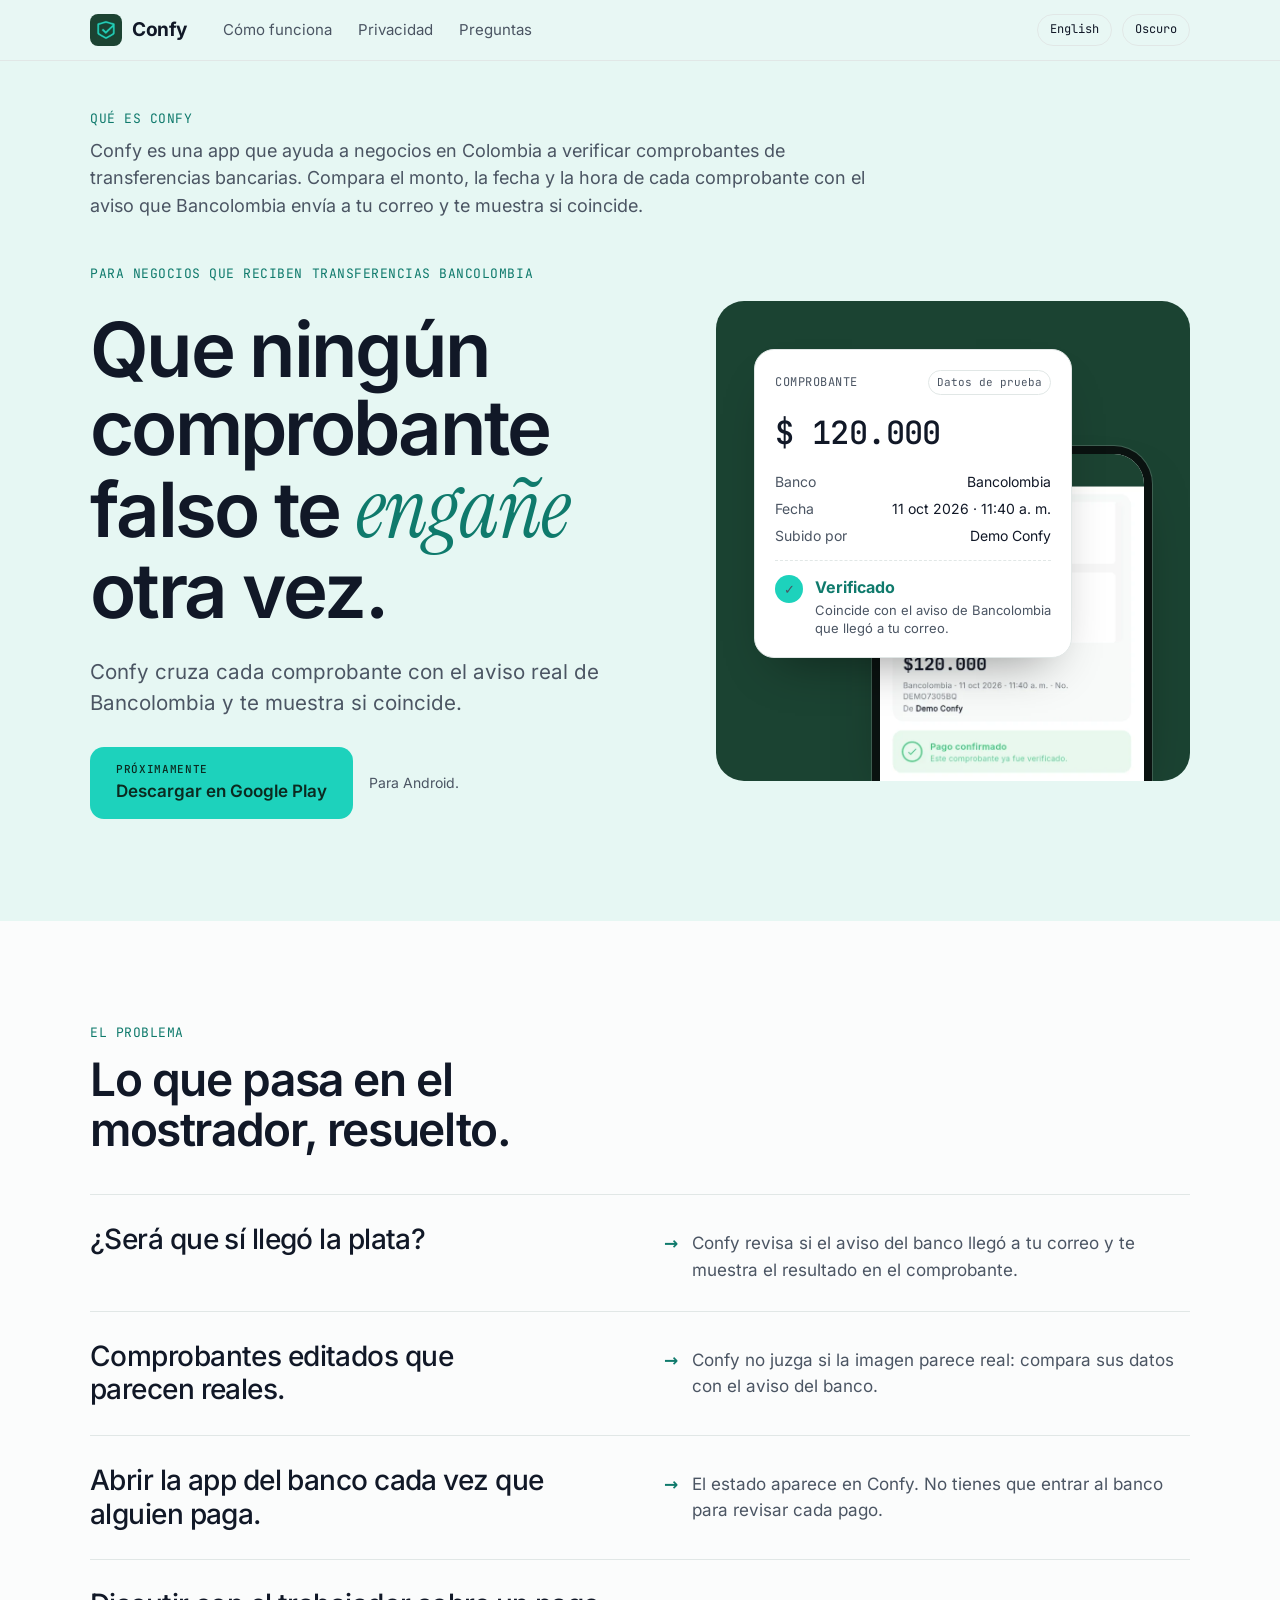
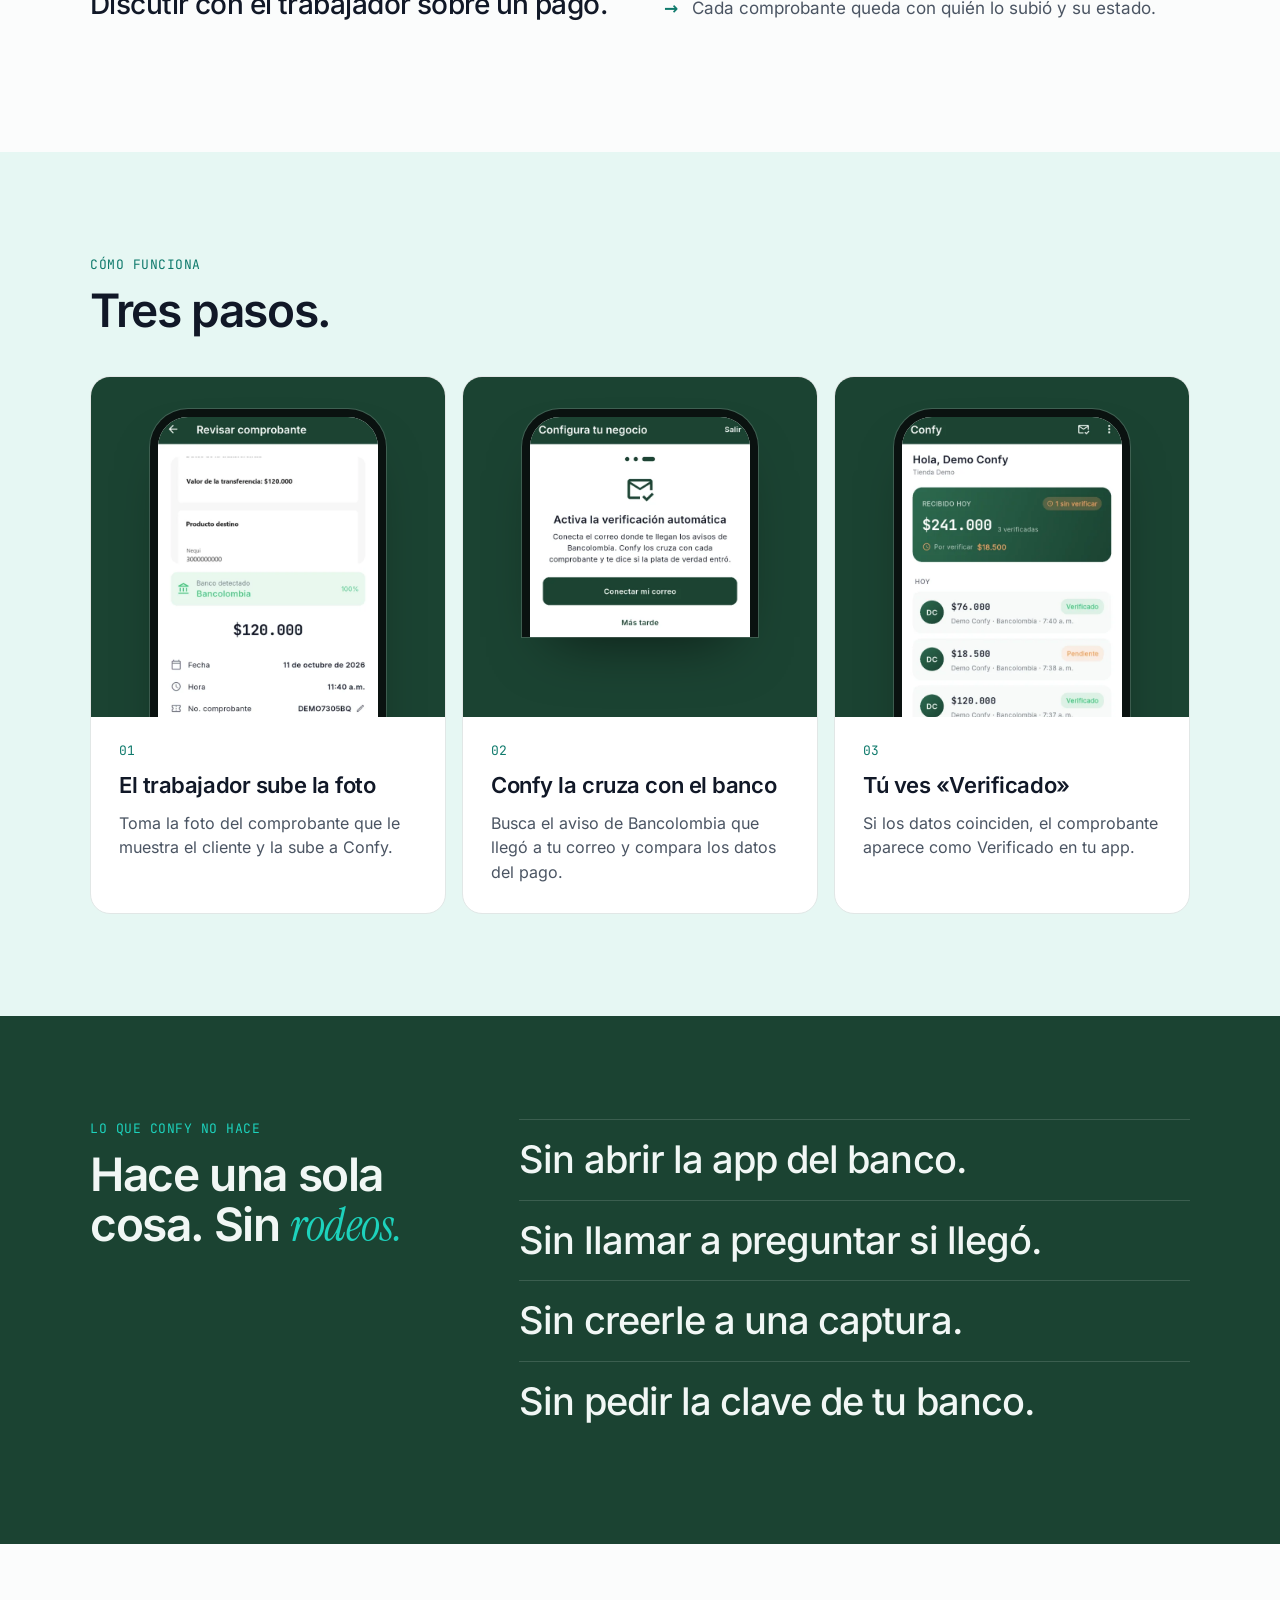
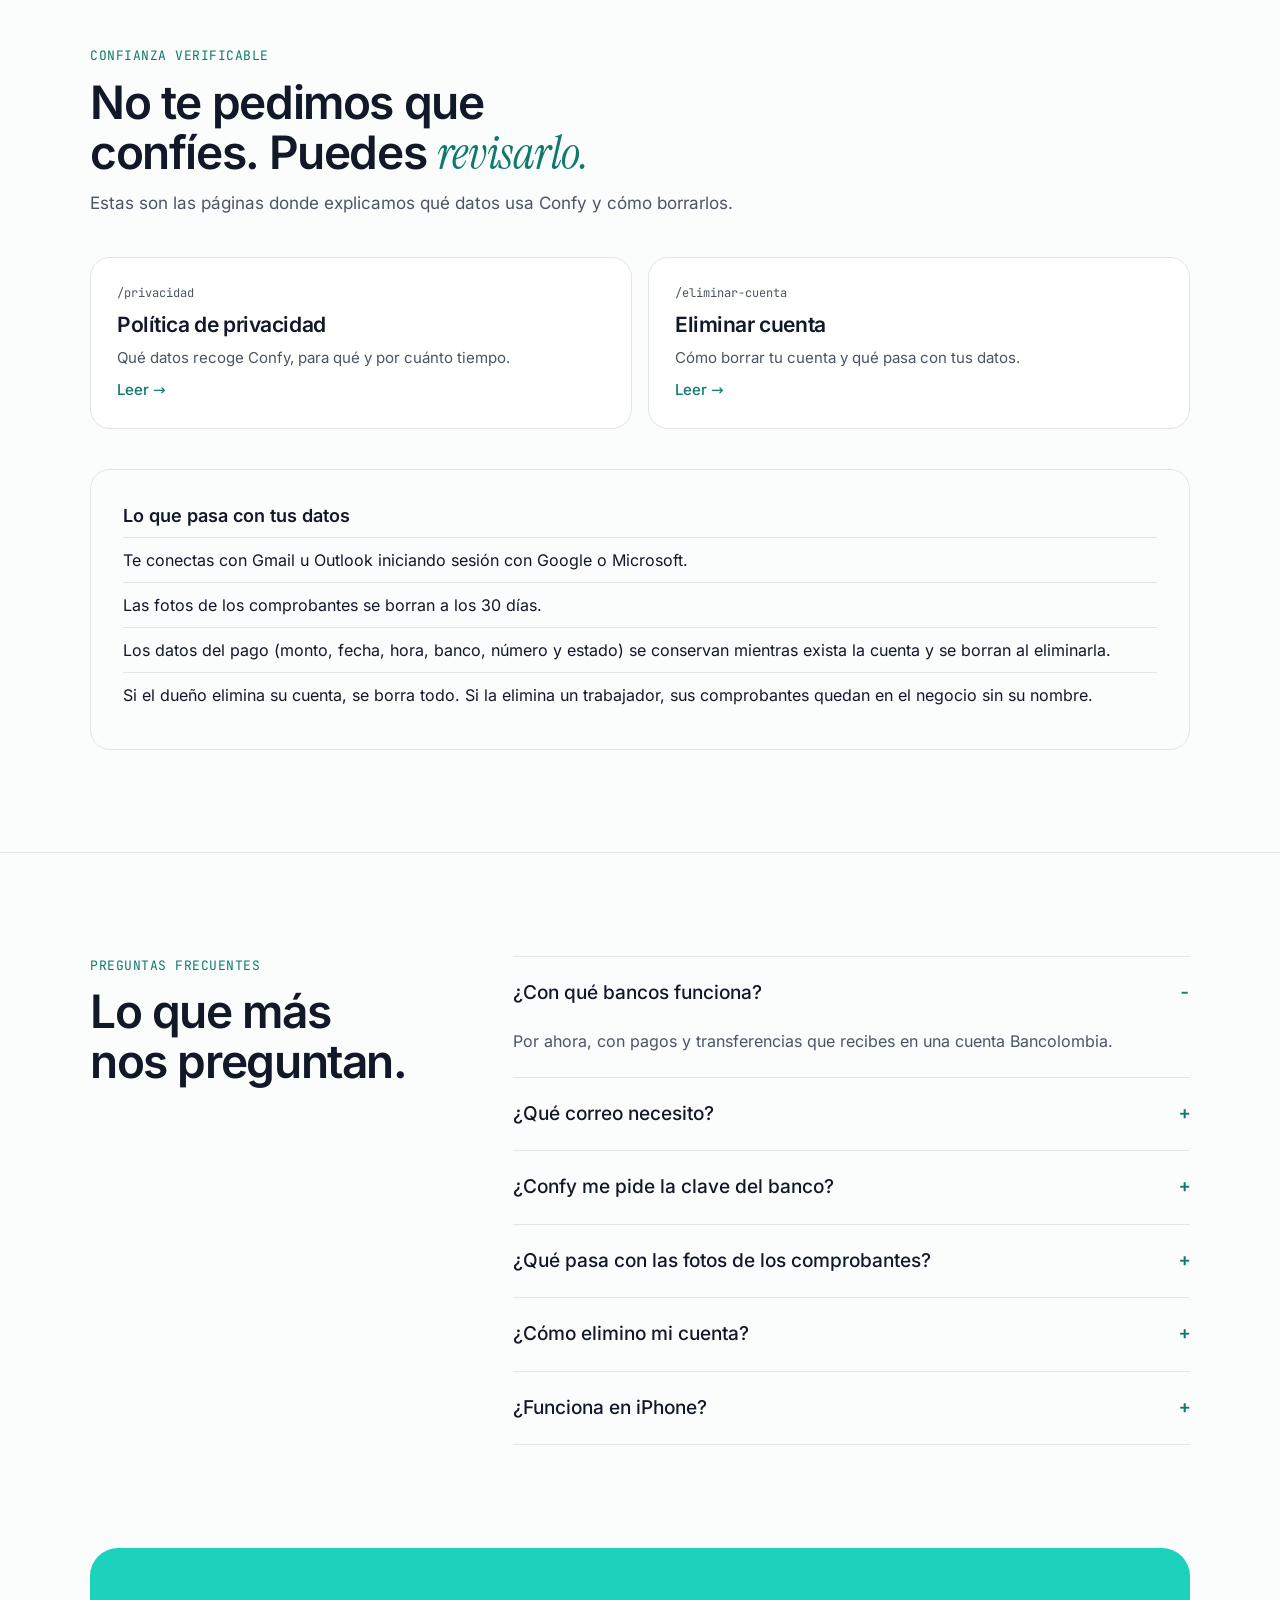
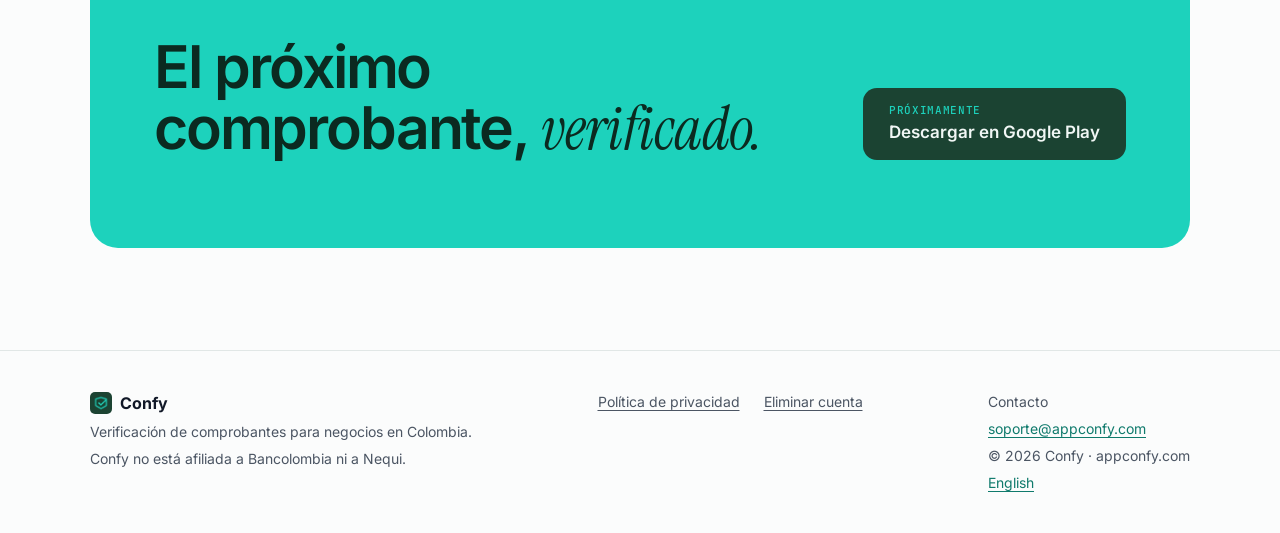
==== commit 0f0e444c: "web: SEO (títulos, descripciones, hreflang es-CO/en, sitemap, robots, imagen para compartir), JSON-L" ====
--- a/index.html
+++ b/index.html
@@ -1,24 +1,87 @@
 <!doctype html>
-<html lang="es">
+<html lang="es-CO">
 <head>
   <meta charset="utf-8">
   <meta name="viewport" content="width=device-width, initial-scale=1">
   <title>Confy · Verifica comprobantes de Bancolombia</title>
-  <meta name="description" content="Confy cruza cada comprobante de transferencia con el aviso real de Bancolombia y te dice si es verdad.">
+  <meta name="description" content="Confy cruza cada comprobante de transferencia con el aviso real de Bancolombia y te muestra si coincide.">
   <link rel="canonical" href="https://appconfy.com/">
-  <link rel="alternate" hreflang="es" href="https://appconfy.com/">
+  <link rel="alternate" hreflang="es-CO" href="https://appconfy.com/">
   <link rel="alternate" hreflang="en" href="https://appconfy.com/en/">
   <link rel="alternate" hreflang="x-default" href="https://appconfy.com/">
+  <meta property="og:type" content="website">
+  <meta property="og:site_name" content="Confy">
   <meta property="og:title" content="Confy · Verifica comprobantes de Bancolombia">
-  <meta property="og:description" content="Confy cruza cada comprobante de transferencia con el aviso real de Bancolombia y te dice si es verdad.">
+  <meta property="og:description" content="Confy cruza cada comprobante de transferencia con el aviso real de Bancolombia y te muestra si coincide.">
   <meta property="og:url" content="https://appconfy.com/">
   <meta property="og:locale" content="es_CO">
+  <meta property="og:locale:alternate" content="en_US">
+  <meta property="og:image" content="https://appconfy.com/assets/og-confy-es.png">
+  <meta property="og:image:type" content="image/png">
+  <meta property="og:image:width" content="1200">
+  <meta property="og:image:height" content="630">
+  <meta property="og:image:alt" content="Confy: que ningún comprobante falso te engañe otra vez">
+  <meta name="twitter:card" content="summary_large_image">
+  <meta name="twitter:title" content="Confy · Verifica comprobantes de Bancolombia">
+  <meta name="twitter:description" content="Confy cruza cada comprobante de transferencia con el aviso real de Bancolombia y te muestra si coincide.">
+  <meta name="twitter:image" content="https://appconfy.com/assets/og-confy-es.png">
+  <meta name="twitter:image:alt" content="Confy: que ningún comprobante falso te engañe otra vez">
   <meta name="theme-color" content="#1B4332">
   <link rel="icon" type="image/png" sizes="32x32" href="assets/favicon-32.png">
   <link rel="apple-touch-icon" href="assets/apple-touch-icon.png">
-  <link rel="preload" href="fonts/inter-latin.woff2" as="font" type="font/woff2" crossorigin>
   <link rel="stylesheet" href="styles.css">
   <script src="theme.js"></script>
+  <script type="application/ld+json">
+  {
+    "@context": "https://schema.org",
+    "@graph": [
+      {
+        "@type": "Organization",
+        "@id": "https://appconfy.com/#organization",
+        "name": "Confy",
+        "url": "https://appconfy.com/",
+        "logo": {
+          "@type": "ImageObject",
+          "url": "https://appconfy.com/assets/apple-touch-icon.png",
+          "width": 180,
+          "height": 180
+        },
+        "email": "soporte@appconfy.com",
+        "contactPoint": {
+          "@type": "ContactPoint",
+          "contactType": "customer support",
+          "email": "soporte@appconfy.com"
+        }
+      },
+      {
+        "@type": "WebSite",
+        "@id": "https://appconfy.com/#website",
+        "name": "Confy",
+        "url": "https://appconfy.com/",
+        "inLanguage": [
+          "es-CO",
+          "en"
+        ],
+        "publisher": {
+          "@id": "https://appconfy.com/#organization"
+        }
+      },
+      {
+        "@type": "SoftwareApplication",
+        "@id": "https://appconfy.com/#app",
+        "name": "Confy",
+        "applicationCategory": "FinanceApplication",
+        "operatingSystem": "Android",
+        "description": "Confy es una app que ayuda a negocios en Colombia a verificar comprobantes de transferencias bancarias. Compara el monto, la fecha y la hora de cada comprobante con el aviso que Bancolombia envía a tu correo y te muestra si coincide.",
+        "url": "https://appconfy.com/",
+        "inLanguage": "es-CO",
+        "publisher": {
+          "@id": "https://appconfy.com/#organization"
+        }
+      }
+    ]
+  }
+  </script>
 </head>
 <body>
   <a class="skip" href="#contenido">Saltar al contenido</a>
@@ -38,11 +101,15 @@
   </header>
   <main id="contenido">
     <section class="hero">
+      <div class="wrap about">
+        <p class="eyebrow">Qué es Confy</p>
+        <p class="about-text">Confy es una app que ayuda a negocios en Colombia a verificar comprobantes de transferencias bancarias. Compara el monto, la fecha y la hora de cada comprobante con el aviso que Bancolombia envía a tu correo y te muestra si coincide.</p>
+      </div>
       <div class="wrap hero-grid">
         <div class="hero-copy">
           <p class="eyebrow">Para negocios que reciben transferencias Bancolombia</p>
           <h1>Que ningún comprobante falso te <em>engañe</em> otra vez.</h1>
-          <p class="lead">Confy cruza cada comprobante con el aviso real de Bancolombia y te dice si es verdad.</p>
+          <p class="lead">Confy cruza cada comprobante con el aviso real de Bancolombia y te muestra si coincide.</p>
           <div class="cta-row">
         <!-- PLAY: cuando exista la ficha, añade href="ENLACE_DE_GOOGLE_PLAY", cambia "Próximamente" por "Disponible en" y quita aria-disabled -->
         <a class="btn-play" aria-disabled="true"><span class="btn-kicker">Próximamente</span><span>Descargar en Google Play</span></a>
@@ -70,7 +137,7 @@
         <div class="section-head"><p class="eyebrow">El problema</p><h2>Lo que pasa en el mostrador, resuelto.</h2></div>
         <div class="pains">
           <div class="pain"><p class="pain-q">¿Será que sí llegó la plata?</p><p class="pain-a"><span aria-hidden="true">→</span><span>Confy revisa si el aviso del banco llegó a tu correo y te muestra el resultado en el comprobante.</span></p></div>
-          <div class="pain"><p class="pain-q">Comprobantes editados que parecen reales.</p><p class="pain-a"><span aria-hidden="true">→</span><span>Confy no se fija en cómo se ve la imagen. La compara con el aviso que te mandó el banco.</span></p></div>
+          <div class="pain"><p class="pain-q">Comprobantes editados que parecen reales.</p><p class="pain-a"><span aria-hidden="true">→</span><span>Confy no juzga si la imagen parece real: compara sus datos con el aviso del banco.</span></p></div>
           <div class="pain"><p class="pain-q">Abrir la app del banco cada vez que alguien paga.</p><p class="pain-a"><span aria-hidden="true">→</span><span>El estado aparece en Confy. No tienes que entrar al banco para revisar cada pago.</span></p></div>
           <div class="pain"><p class="pain-q">Discutir con el trabajador sobre un pago.</p><p class="pain-a"><span aria-hidden="true">→</span><span>Cada comprobante queda con quién lo subió y su estado.</span></p></div>
         </div>
@@ -132,8 +199,8 @@
       <div class="wrap split">
         <div class="section-head"><p class="eyebrow">Preguntas frecuentes</p><h2>Lo que más nos preguntan.</h2></div>
         <div class="faq">
-          <details open><summary>¿Con qué bancos funciona?</summary><div class="faq-a"><p>Por ahora, con transferencias de Bancolombia.</p></div></details>
-          <details><summary>¿Qué correo necesito?</summary><div class="faq-a"><p>Gmail u Outlook. Te conectas iniciando sesión con tu cuenta de Google o de Microsoft.</p></div></details>
+          <details open><summary>¿Con qué bancos funciona?</summary><div class="faq-a"><p>Por ahora, con pagos y transferencias que recibes en una cuenta Bancolombia.</p></div></details>
+          <details><summary>¿Qué correo necesito?</summary><div class="faq-a"><p>Gmail u Outlook. Te conectas iniciando sesión con tu cuenta de Google o de Microsoft. Debe ser el correo donde recibes los avisos de Bancolombia.</p></div></details>
           <details><summary>¿Confy me pide la clave del banco?</summary><div class="faq-a"><p>No. Confy no pide la clave de tu banco.</p></div></details>
           <details><summary>¿Qué pasa con las fotos de los comprobantes?</summary><div class="faq-a"><p>Se borran a los 30 días. Los datos del pago se conservan mientras exista la cuenta y se borran al eliminarla.</p></div></details>
           <details><summary>¿Cómo elimino mi cuenta?</summary><div class="faq-a"><p>En la página Eliminar cuenta explicamos cómo. Si eres el dueño, se borra todo; si eres trabajador, tus comprobantes quedan en el negocio sin tu nombre.</p></div></details>
@@ -157,6 +224,7 @@
       <div class="footer-brand">
         <span class="brand-sm"><img src="assets/confy-icono.webp" alt="" width="22" height="22">Confy</span>
         <span>Verificación de comprobantes para negocios en Colombia.</span>
+        <span>Confy no está afiliada a Bancolombia ni a Nequi.</span>
       </div>
       <nav class="footer-legal" aria-label="Legal">
           <a href="privacidad/">Política de privacidad</a>
--- a/styles.css
+++ b/styles.css
@@ -67,6 +67,10 @@
 .hero-copy{flex:1 1 440px;min-width:0;display:flex;flex-direction:column;gap:28px}
 .hero h1{font-weight:600;font-size:clamp(40px,6vw,76px);line-height:1.02;letter-spacing:-.035em}
 .hero h1 em{font-size:1.1em}
+/* Qué es Confy (párrafo de dos frases sobre el hero) */
+.about{display:flex;flex-direction:column;gap:8px;padding-top:clamp(28px,4vw,48px)}
+.about-text{font-size:clamp(16px,1.4vw,18px);line-height:1.55;color:var(--muted);max-width:44em}
+.about + .hero-grid{padding-top:clamp(28px,4vw,44px)}
 .lead{font-size:clamp(18px,1.6vw,21px);line-height:1.5;color:var(--muted);max-width:30em}
 .cta-row{display:flex;flex-wrap:wrap;align-items:center;gap:16px}
 .platform{font-size:14px;color:var(--muted)}
